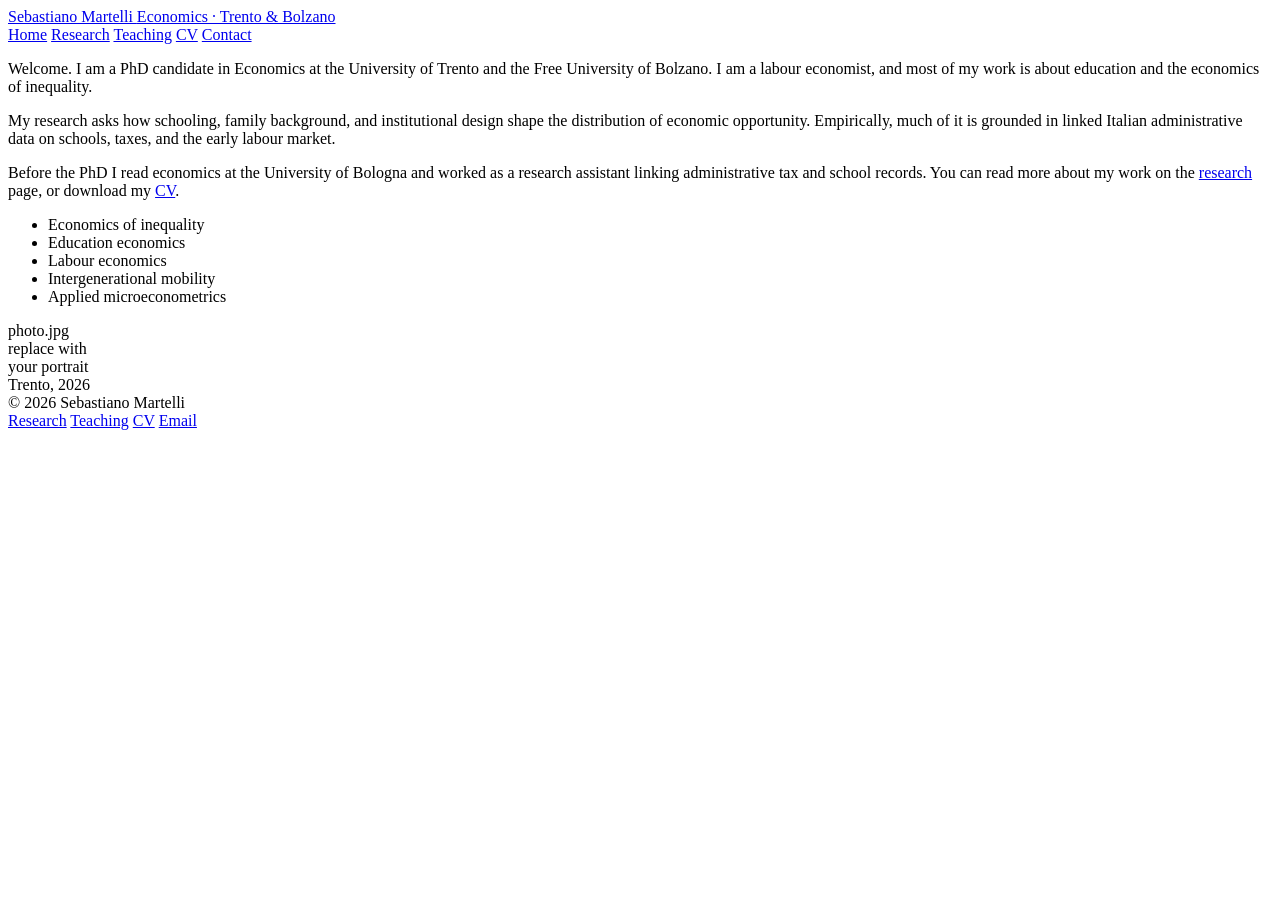
==== index.html @ 7d2101a8 "Add files via upload" ====
<!doctype html>
<html lang="en">
<head>
  <meta charset="utf-8" />
  <meta name="viewport" content="width=device-width, initial-scale=1.0" />
  <title>Sebastiano Martelli — Home</title>
  <meta name="description" content="Sebastiano Martelli — PhD candidate in Economics at the University of Trento and the Free University of Bolzano. Education and labour economics; economics of inequality." />
  <link rel="preconnect" href="https://fonts.googleapis.com">
  <link rel="preconnect" href="https://fonts.gstatic.com" crossorigin>
  <link href="https://fonts.googleapis.com/css2?family=EB+Garamond:ital,wght@0,400;0,500;0,600;1,400;1,500&family=JetBrains+Mono:wght@400;500&display=swap" rel="stylesheet">
  <link rel="stylesheet" href="style.css" />
</head>
<body>
  <header class="site-head">
    <div class="wrap">
      <a class="brand" href="index.html">
        Sebastiano Martelli
        <span class="brand-sub">Economics · Trento &amp; Bolzano</span>
      </a>
      <nav class="nav">
        <a href="index.html" class="active">Home</a>
        <a href="research.html">Research</a>
        <a href="teaching.html">Teaching</a>
        <a href="cv.html">CV</a>
        <a href="contact.html">Contact</a>
      </nav>
    </div>
  </header>

  <main>
    <div class="wrap">
      <section class="hero">
        <div class="lead">
          <p><span class="hi">Welcome.</span> I am a PhD candidate in Economics at the University of Trento and the Free University of Bolzano. I am a labour economist, and most of my work is about education and the economics of inequality.</p>
          <p>My research asks how schooling, family background, and institutional design shape the distribution of economic opportunity. Empirically, much of it is grounded in linked Italian administrative data on schools, taxes, and the early labour market.</p>
          <p>Before the PhD I read economics at the University of Bologna and worked as a research assistant linking administrative tax and school records. You can read more about my work on the <a href="research.html">research</a> page, or download my <a href="cv.html">CV</a>.</p>

          <ul class="interests">
            <li>Economics of inequality</li>
            <li>Education economics</li>
            <li>Labour economics</li>
            <li>Intergenerational mobility</li>
            <li>Applied microeconometrics</li>
          </ul>
        </div>

        <figure class="hero-photo" style="margin:0;">
          <!-- Replace this <div> with:  <img class="photo" src="photo.jpg" alt="Sebastiano Martelli"> -->
          <div class="photo-ph">photo.jpg<br>replace with<br>your portrait</div>
          <figcaption>Trento, 2026</figcaption>
        </figure>
      </section>
    </div>
  </main>

  <footer class="site-foot">
    <div class="wrap">
      <span>© 2026 Sebastiano Martelli</span>
      <nav class="foot-nav">
        <a href="research.html">Research</a>
        <a href="teaching.html">Teaching</a>
        <a href="cv.html">CV</a>
        <a href="mailto:sebastiano.martelli@unitn.it">Email</a>
      </nav>
    </div>
  </footer>
</body>
</html>
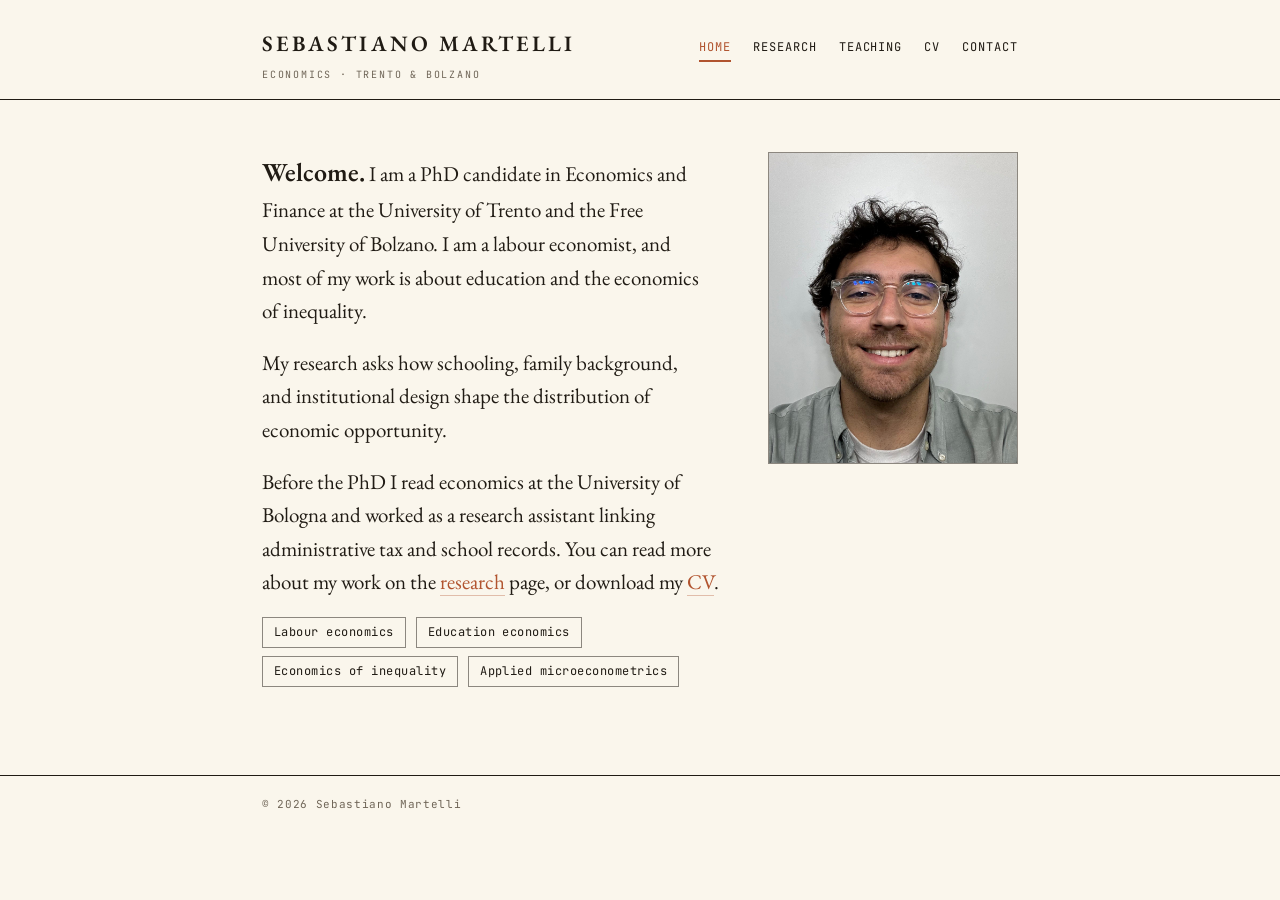
==== commit bb17c72a: "crafting pwebsite" ====
--- a/index.html
+++ b/index.html
@@ -31,23 +31,21 @@
     <div class="wrap">
       <section class="hero">
         <div class="lead">
-          <p><span class="hi">Welcome.</span> I am a PhD candidate in Economics at the University of Trento and the Free University of Bolzano. I am a labour economist, and most of my work is about education and the economics of inequality.</p>
-          <p>My research asks how schooling, family background, and institutional design shape the distribution of economic opportunity. Empirically, much of it is grounded in linked Italian administrative data on schools, taxes, and the early labour market.</p>
+          <p><span class="hi">Welcome.</span> I am a PhD candidate in Economics and Finance at the University of Trento and the Free University of Bolzano. I am a labour economist, and most of my work is about education and the economics of inequality.</p>
+          <p>My research asks how schooling, family background, and institutional design shape the distribution of economic opportunity.</p>
           <p>Before the PhD I read economics at the University of Bologna and worked as a research assistant linking administrative tax and school records. You can read more about my work on the <a href="research.html">research</a> page, or download my <a href="cv.html">CV</a>.</p>
 
           <ul class="interests">
+            <li>Labour economics</li>
+            <li>Education economics</li>
             <li>Economics of inequality</li>
-            <li>Education economics</li>
-            <li>Labour economics</li>
-            <li>Intergenerational mobility</li>
             <li>Applied microeconometrics</li>
           </ul>
         </div>
 
         <figure class="hero-photo" style="margin:0;">
-          <!-- Replace this <div> with:  <img class="photo" src="photo.jpg" alt="Sebastiano Martelli"> -->
-          <div class="photo-ph">photo.jpg<br>replace with<br>your portrait</div>
-          <figcaption>Trento, 2026</figcaption>
+          <img class="photo" src="img/seba2.jpeg" alt="Sebastiano Martelli">
+          <figcaption></figcaption>
         </figure>
       </section>
     </div>
@@ -56,12 +54,6 @@
   <footer class="site-foot">
     <div class="wrap">
       <span>© 2026 Sebastiano Martelli</span>
-      <nav class="foot-nav">
-        <a href="research.html">Research</a>
-        <a href="teaching.html">Teaching</a>
-        <a href="cv.html">CV</a>
-        <a href="mailto:sebastiano.martelli@unitn.it">Email</a>
-      </nav>
     </div>
   </footer>
 </body>
--- a/style.css
+++ b/style.css
@@ -0,0 +1,387 @@
+/* ============================================================
+   Sebastiano Martelli — personal site
+   Shared stylesheet. Warm, clean, classic-academic.
+   Palette:  paper #faf6ec · ink #201b14 · terracotta #b1542f
+             muted #6f6557 · rule rgba(32,27,20,.14)
+   Type:     EB Garamond (body) · JetBrains Mono (labels)
+   ============================================================ */
+
+:root {
+  --paper:   #faf6ec;
+  --ink:     #201b14;
+  --accent:  #b1542f;
+  --accent-2:#8f4324;
+  --muted:   #6f6557;
+  --rule:    rgba(32, 27, 20, 0.14);
+  --rule-strong: rgba(32, 27, 20, 0.5);
+  --maxw: 820px;
+}
+
+* { box-sizing: border-box; }
+
+html { -webkit-text-size-adjust: 100%; }
+
+body {
+  margin: 0;
+  background: var(--paper);
+  color: var(--ink);
+  font-family: "EB Garamond", Georgia, "Times New Roman", serif;
+  font-size: 19px;
+  line-height: 1.62;
+  text-rendering: optimizeLegibility;
+  -webkit-font-smoothing: antialiased;
+}
+
+::selection { background: rgba(177, 84, 47, 0.18); }
+
+a {
+  color: var(--accent);
+  text-decoration: none;
+  border-bottom: 1px solid rgba(177, 84, 47, 0.35);
+  transition: color .12s, border-color .12s, background .12s;
+}
+a:hover {
+  color: var(--accent-2);
+  border-bottom-color: var(--accent-2);
+}
+
+/* ---- Layout shell ---------------------------------------- */
+
+.wrap {
+  max-width: var(--maxw);
+  margin: 0 auto;
+  padding: 0 32px;
+}
+
+/* ---- Masthead / nav -------------------------------------- */
+
+.site-head {
+  border-bottom: 1px solid var(--ink);
+  background: var(--paper);
+}
+.site-head .wrap {
+  display: flex;
+  align-items: baseline;
+  justify-content: space-between;
+  flex-wrap: wrap;
+  gap: 8px 28px;
+  padding-top: 26px;
+  padding-bottom: 16px;
+}
+.brand {
+  font-size: 22px;
+  font-weight: 600;
+  letter-spacing: 0.14em;
+  text-transform: uppercase;
+  color: var(--ink);
+  border: none;
+  white-space: nowrap;
+}
+.brand:hover { color: var(--ink); }
+.brand .brand-sub {
+  display: block;
+  font-family: "JetBrains Mono", ui-monospace, Menlo, monospace;
+  font-size: 10px;
+  letter-spacing: 0.18em;
+  color: var(--muted);
+  margin-top: 5px;
+  font-weight: 400;
+  text-transform: uppercase;
+}
+
+.nav {
+  display: flex;
+  flex-wrap: wrap;
+  gap: 4px 22px;
+  font-family: "JetBrains Mono", ui-monospace, Menlo, monospace;
+  font-size: 12px;
+  letter-spacing: 0.08em;
+  text-transform: uppercase;
+}
+.nav a {
+  color: var(--ink);
+  border: none;
+  padding-bottom: 3px;
+  border-bottom: 2px solid transparent;
+}
+.nav a:hover { color: var(--accent); }
+.nav a.active {
+  color: var(--accent);
+  border-bottom-color: var(--accent);
+}
+
+/* ---- Page body ------------------------------------------- */
+
+main { padding: 52px 0 40px; }
+
+.lead {
+  font-size: 21px;
+  line-height: 1.6;
+}
+.lead .hi {
+  font-size: 26px;
+  font-weight: 600;
+}
+
+p { margin: 0 0 18px; text-wrap: pretty; }
+p:last-child { margin-bottom: 0; }
+
+/* Home hero: text + photo */
+.hero {
+  display: grid;
+  grid-template-columns: 1fr 250px;
+  gap: 48px;
+  align-items: start;
+}
+.hero-photo figcaption {
+  font-family: "JetBrains Mono", ui-monospace, Menlo, monospace;
+  font-size: 10px;
+  letter-spacing: 0.1em;
+  color: var(--muted);
+  margin-top: 10px;
+  text-transform: uppercase;
+}
+
+/* Striped photo placeholder — swap the <div> for <img src="photo.jpg"> */
+.photo-ph {
+  width: 100%;
+  aspect-ratio: 4 / 5;
+  border: 1px solid var(--rule-strong);
+  background-image:
+    repeating-linear-gradient(45deg, #efe4cd 0 6px, #e6d8ba 6px 12px);
+  display: flex;
+  align-items: center;
+  justify-content: center;
+  text-align: center;
+  font-family: "JetBrains Mono", ui-monospace, Menlo, monospace;
+  font-size: 10px;
+  letter-spacing: 0.08em;
+  color: #877a64;
+  padding: 12px;
+}
+img.photo {
+  width: 100%;
+  aspect-ratio: 4 / 5;
+  object-fit: cover;
+  border: 1px solid var(--rule-strong);
+  display: block;
+}
+
+/* ---- Section headers ------------------------------------- */
+
+.section-title {
+  font-family: "JetBrains Mono", ui-monospace, Menlo, monospace;
+  font-size: 13px;
+  letter-spacing: 0.2em;
+  text-transform: uppercase;
+  font-weight: 500;
+  color: var(--accent);
+  margin: 52px 0 6px;
+  padding-bottom: 8px;
+  border-bottom: 1px solid var(--ink);
+}
+.section-title:first-of-type { margin-top: 0; }
+
+.section-note {
+  font-size: 16px;
+  color: var(--muted);
+  font-style: italic;
+  margin: 14px 0 4px;
+}
+
+h2.plain {
+  font-size: 27px;
+  font-weight: 600;
+  margin: 44px 0 10px;
+  letter-spacing: -0.01em;
+}
+
+/* ---- Interests inline list ------------------------------- */
+
+.interests {
+  list-style: none;
+  margin: 14px 0 0;
+  padding: 0;
+  display: flex;
+  flex-wrap: wrap;
+  gap: 8px 10px;
+}
+.interests li {
+  font-family: "JetBrains Mono", ui-monospace, Menlo, monospace;
+  font-size: 12px;
+  letter-spacing: 0.04em;
+  color: var(--ink);
+  border: 1px solid var(--rule-strong);
+  padding: 5px 11px;
+}
+
+/* ---- Publication list ------------------------------------ */
+
+.paper {
+  padding: 20px 0;
+  border-top: 1px solid var(--rule);
+}
+.paper:first-of-type { border-top: none; }
+.paper-title {
+  font-size: 20px;
+  font-weight: 600;
+  line-height: 1.3;
+  margin: 0 0 4px;
+}
+.paper-title a { color: var(--ink); border-bottom-color: rgba(177,84,47,.4); }
+.paper-title a:hover { color: var(--accent); }
+.paper-authors { font-style: italic; color: var(--ink); margin: 0 0 2px; }
+.paper-venue   { color: var(--muted); margin: 0 0 8px; }
+.paper-venue .status {
+  font-family: "JetBrains Mono", ui-monospace, Menlo, monospace;
+  font-size: 11px;
+  letter-spacing: 0.08em;
+  text-transform: uppercase;
+  color: var(--accent);
+  font-style: normal;
+}
+.paper-links {
+  display: flex;
+  flex-wrap: wrap;
+  gap: 6px 14px;
+  font-family: "JetBrains Mono", ui-monospace, Menlo, monospace;
+  font-size: 11.5px;
+  letter-spacing: 0.03em;
+}
+.paper-links a { color: var(--accent); border: none; }
+.paper-links a:hover { text-decoration: underline; }
+
+/* ---- Code & data cards ----------------------------------- */
+
+.repo {
+  padding: 16px 0;
+  border-top: 1px solid var(--rule);
+}
+.repo:first-of-type { border-top: none; }
+.repo-name {
+  font-family: "JetBrains Mono", ui-monospace, Menlo, monospace;
+  font-size: 14px;
+  font-weight: 500;
+  color: var(--ink);
+  margin: 0 0 4px;
+}
+.repo-name .gh { color: var(--accent); }
+.repo p { font-size: 17px; margin: 0 0 6px; }
+.repo a.repo-link {
+  font-family: "JetBrains Mono", ui-monospace, Menlo, monospace;
+  font-size: 12px;
+  color: var(--accent);
+  border: none;
+}
+
+/* ---- Teaching table -------------------------------------- */
+
+.teach {
+  width: 100%;
+  border-collapse: collapse;
+}
+.teach td {
+  padding: 16px 0;
+  border-top: 1px solid var(--rule);
+  vertical-align: top;
+}
+.teach tr:first-child td { border-top: none; }
+.teach .t-term {
+  font-family: "JetBrains Mono", ui-monospace, Menlo, monospace;
+  font-size: 12px;
+  color: var(--muted);
+  width: 96px;
+  white-space: nowrap;
+  padding-top: 20px;
+}
+.teach .t-course { font-style: italic; font-size: 20px; }
+.teach .t-role {
+  font-family: "JetBrains Mono", ui-monospace, Menlo, monospace;
+  font-size: 11px;
+  text-transform: uppercase;
+  letter-spacing: 0.06em;
+  color: var(--accent);
+  font-style: normal;
+  margin-top: 3px;
+}
+.teach .t-where {
+  text-align: right;
+  color: var(--muted);
+  font-size: 16px;
+  width: 210px;
+}
+
+/* ---- Contact --------------------------------------------- */
+
+.contact-grid {
+  display: grid;
+  grid-template-columns: 130px 1fr;
+  gap: 14px 28px;
+  align-items: baseline;
+  margin-top: 8px;
+}
+.contact-grid dt {
+  font-family: "JetBrains Mono", ui-monospace, Menlo, monospace;
+  font-size: 11px;
+  letter-spacing: 0.14em;
+  text-transform: uppercase;
+  color: var(--muted);
+}
+.contact-grid dd { margin: 0; }
+
+/* ---- CV button ------------------------------------------- */
+
+.btn {
+  display: inline-flex;
+  align-items: center;
+  gap: 9px;
+  font-family: "JetBrains Mono", ui-monospace, Menlo, monospace;
+  font-size: 12px;
+  letter-spacing: 0.08em;
+  text-transform: uppercase;
+  color: var(--paper);
+  background: var(--ink);
+  padding: 11px 18px;
+  border: 1px solid var(--ink);
+}
+.btn:hover { background: var(--accent); border-color: var(--accent); color: var(--paper); }
+
+/* ---- Footer ---------------------------------------------- */
+
+.site-foot {
+  border-top: 1px solid var(--ink);
+  margin-top: 48px;
+}
+.site-foot .wrap {
+  display: flex;
+  flex-wrap: wrap;
+  justify-content: space-between;
+  gap: 8px 20px;
+  padding: 20px 32px 34px;
+  font-family: "JetBrains Mono", ui-monospace, Menlo, monospace;
+  font-size: 11px;
+  letter-spacing: 0.06em;
+  color: var(--muted);
+}
+.site-foot a { color: var(--muted); border: none; }
+.site-foot a:hover { color: var(--accent); }
+.foot-nav { display: flex; flex-wrap: wrap; gap: 16px; }
+
+/* ---- Responsive ------------------------------------------ */
+
+@media (max-width: 680px) {
+  body { font-size: 18px; }
+  .wrap { padding: 0 22px; }
+  .hero {
+    grid-template-columns: 1fr;
+    gap: 28px;
+  }
+  .hero-photo {
+    max-width: 220px;
+  }
+  .site-head .wrap { padding-top: 20px; }
+  main { padding: 36px 0 32px; }
+  .teach .t-where { display: none; }
+  .contact-grid { grid-template-columns: 1fr; gap: 4px 0; }
+  .contact-grid dt { margin-top: 12px; }
+}
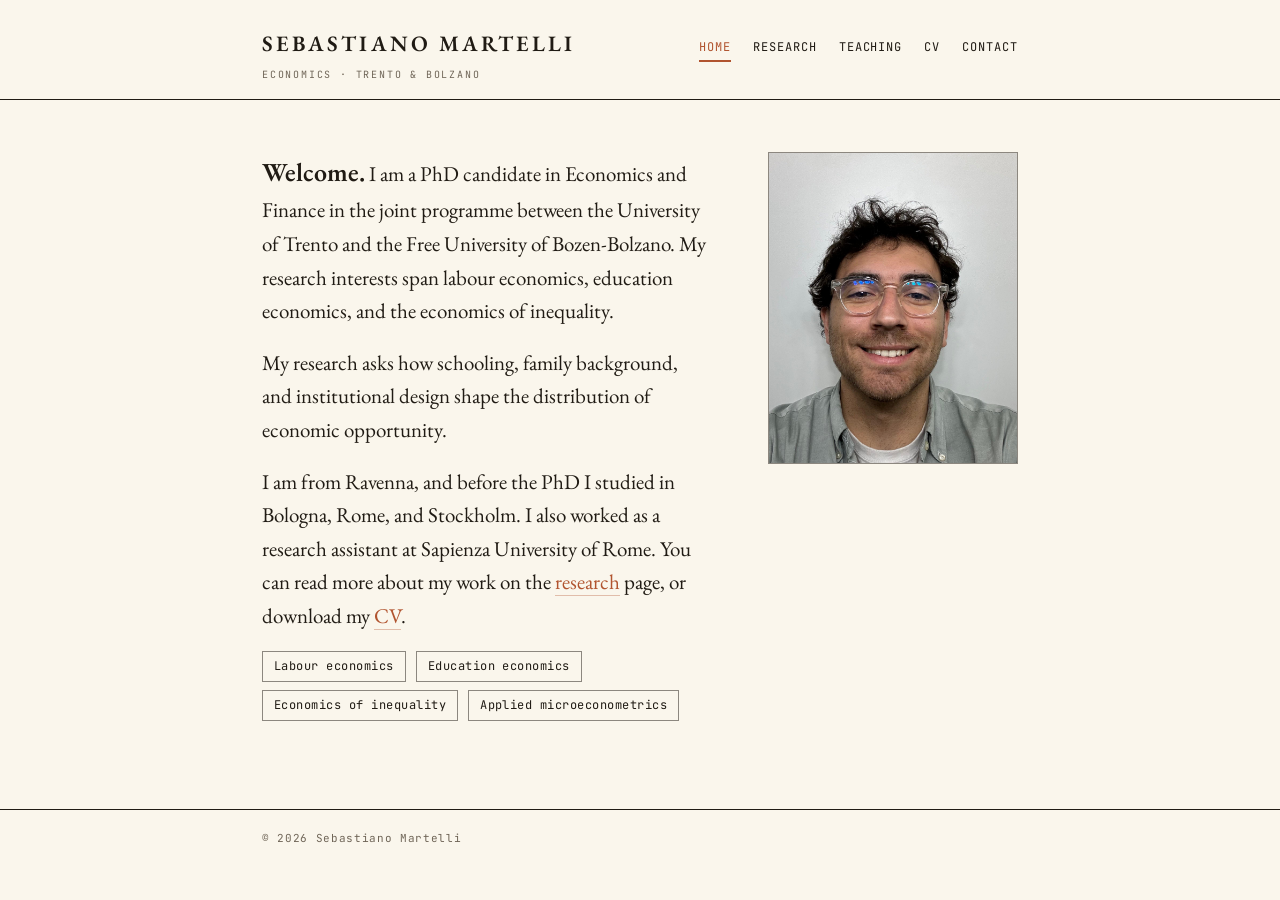
==== commit 1fc0a5ae: "decent level, need to check the photo" ====
--- a/index.html
+++ b/index.html
@@ -31,9 +31,11 @@
     <div class="wrap">
       <section class="hero">
         <div class="lead">
-          <p><span class="hi">Welcome.</span> I am a PhD candidate in Economics and Finance at the University of Trento and the Free University of Bolzano. I am a labour economist, and most of my work is about education and the economics of inequality.</p>
+          <p><span class="hi">Welcome.</span> I am a PhD candidate in Economics and Finance in the joint programme between the University of Trento and the Free University of Bozen-Bolzano. My research interests span labour economics, education economics, and the economics of inequality.</p>
+          
           <p>My research asks how schooling, family background, and institutional design shape the distribution of economic opportunity.</p>
-          <p>Before the PhD I read economics at the University of Bologna and worked as a research assistant linking administrative tax and school records. You can read more about my work on the <a href="research.html">research</a> page, or download my <a href="cv.html">CV</a>.</p>
+          
+          <p>I am from Ravenna, and before the PhD I studied in Bologna, Rome, and Stockholm. I also worked as a research assistant at Sapienza University of Rome. You can read more about my work on the <a href="research.html">research</a> page, or download my <a href="cv.html">CV</a>.</p>
 
           <ul class="interests">
             <li>Labour economics</li>
--- a/style.css
+++ b/style.css
@@ -303,6 +303,14 @@
   color: var(--accent);
   font-style: normal;
   margin-top: 3px;
+}
+.teach .ese-links {
+  font-family: "JetBrains Mono", ui-monospace, Menlo, monospace;
+  font-size: 13px;
+  margin-top: 8px;
+  display: flex;
+  flex-wrap: wrap;
+  gap: 4px 16px;
 }
 .teach .t-where {
   text-align: right;
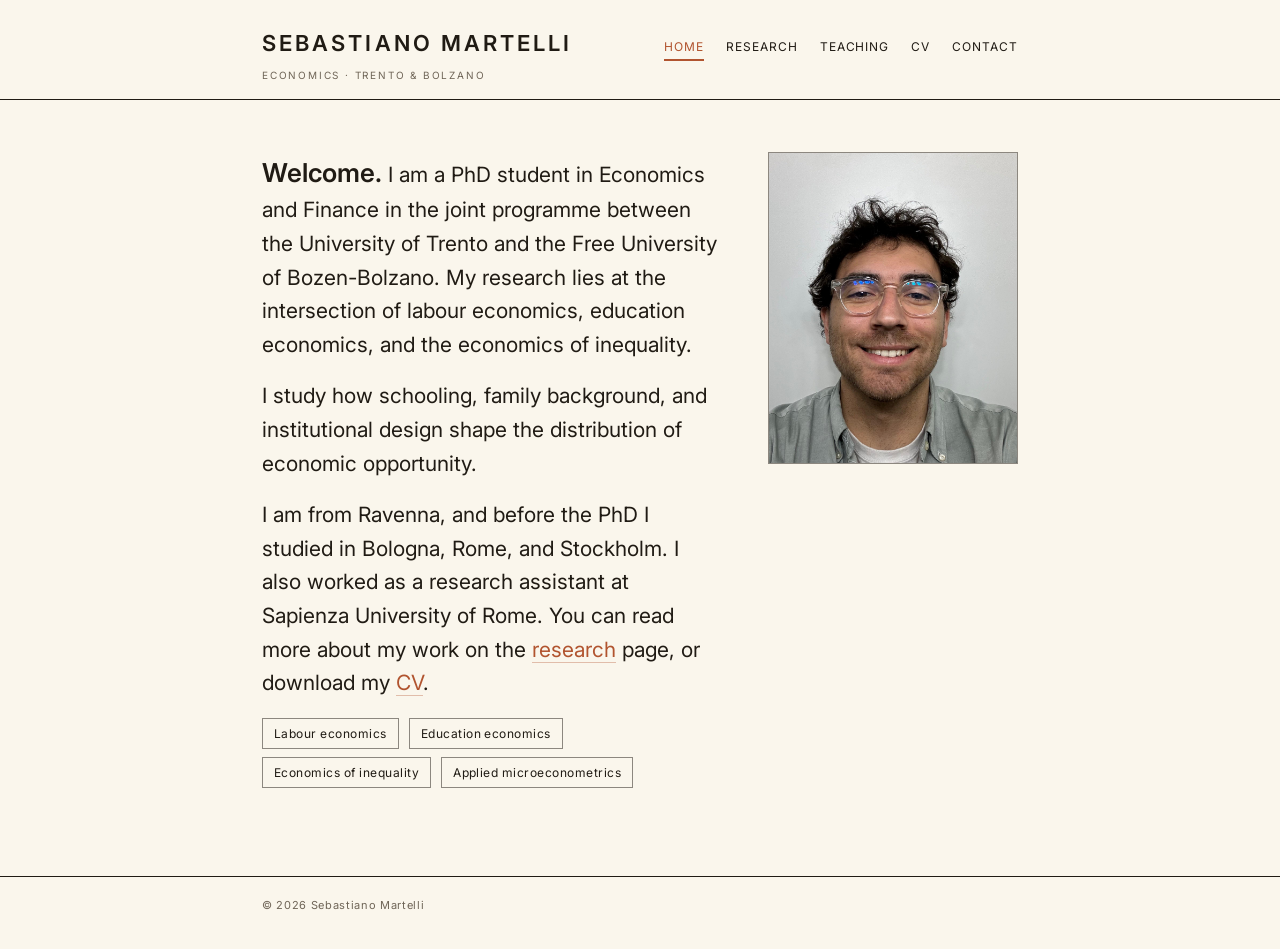
==== commit bf512872: "prob final" ====
--- a/index.html
+++ b/index.html
@@ -7,7 +7,7 @@
   <meta name="description" content="Sebastiano Martelli — PhD candidate in Economics at the University of Trento and the Free University of Bolzano. Education and labour economics; economics of inequality." />
   <link rel="preconnect" href="https://fonts.googleapis.com">
   <link rel="preconnect" href="https://fonts.gstatic.com" crossorigin>
-  <link href="https://fonts.googleapis.com/css2?family=EB+Garamond:ital,wght@0,400;0,500;0,600;1,400;1,500&family=JetBrains+Mono:wght@400;500&display=swap" rel="stylesheet">
+  <link href="https://fonts.googleapis.com/css2?family=Inter:ital,wght@0,400;0,500;0,600;1,400;1,500&display=swap" rel="stylesheet">
   <link rel="stylesheet" href="style.css" />
 </head>
 <body>
@@ -31,9 +31,9 @@
     <div class="wrap">
       <section class="hero">
         <div class="lead">
-          <p><span class="hi">Welcome.</span> I am a PhD candidate in Economics and Finance in the joint programme between the University of Trento and the Free University of Bozen-Bolzano. My research interests span labour economics, education economics, and the economics of inequality.</p>
+          <p><span class="hi">Welcome.</span> I am a PhD student in Economics and Finance in the joint programme between the University of Trento and the Free University of Bozen-Bolzano. My research lies at the intersection of labour economics, education economics, and the economics of inequality.</p>
           
-          <p>My research asks how schooling, family background, and institutional design shape the distribution of economic opportunity.</p>
+          <p>I study how schooling, family background, and institutional design shape the distribution of economic opportunity.</p>
           
           <p>I am from Ravenna, and before the PhD I studied in Bologna, Rome, and Stockholm. I also worked as a research assistant at Sapienza University of Rome. You can read more about my work on the <a href="research.html">research</a> page, or download my <a href="cv.html">CV</a>.</p>
 
--- a/style.css
+++ b/style.css
@@ -3,7 +3,7 @@
    Shared stylesheet. Warm, clean, classic-academic.
    Palette:  paper #faf6ec · ink #201b14 · terracotta #b1542f
              muted #6f6557 · rule rgba(32,27,20,.14)
-   Type:     EB Garamond (body) · JetBrains Mono (labels)
+   Type:     Inter (body and labels)
    ============================================================ */
 
 :root {
@@ -15,6 +15,8 @@
   --rule:    rgba(32, 27, 20, 0.14);
   --rule-strong: rgba(32, 27, 20, 0.5);
   --maxw: 820px;
+  --font-body:  "Inter", system-ui, -apple-system, "Segoe UI", sans-serif;
+  --font-label: "Inter", system-ui, -apple-system, "Segoe UI", sans-serif;
 }
 
 * { box-sizing: border-box; }
@@ -25,8 +27,8 @@
   margin: 0;
   background: var(--paper);
   color: var(--ink);
-  font-family: "EB Garamond", Georgia, "Times New Roman", serif;
-  font-size: 19px;
+  font-family: var(--font-body);
+  font-size: 17px;
   line-height: 1.62;
   text-rendering: optimizeLegibility;
   -webkit-font-smoothing: antialiased;
@@ -80,7 +82,7 @@
 .brand:hover { color: var(--ink); }
 .brand .brand-sub {
   display: block;
-  font-family: "JetBrains Mono", ui-monospace, Menlo, monospace;
+  font-family: var(--font-label);
   font-size: 10px;
   letter-spacing: 0.18em;
   color: var(--muted);
@@ -93,7 +95,7 @@
   display: flex;
   flex-wrap: wrap;
   gap: 4px 22px;
-  font-family: "JetBrains Mono", ui-monospace, Menlo, monospace;
+  font-family: var(--font-label);
   font-size: 12px;
   letter-spacing: 0.08em;
   text-transform: uppercase;
@@ -134,7 +136,7 @@
   align-items: start;
 }
 .hero-photo figcaption {
-  font-family: "JetBrains Mono", ui-monospace, Menlo, monospace;
+  font-family: var(--font-label);
   font-size: 10px;
   letter-spacing: 0.1em;
   color: var(--muted);
@@ -153,7 +155,7 @@
   align-items: center;
   justify-content: center;
   text-align: center;
-  font-family: "JetBrains Mono", ui-monospace, Menlo, monospace;
+  font-family: var(--font-label);
   font-size: 10px;
   letter-spacing: 0.08em;
   color: #877a64;
@@ -170,7 +172,7 @@
 /* ---- Section headers ------------------------------------- */
 
 .section-title {
-  font-family: "JetBrains Mono", ui-monospace, Menlo, monospace;
+  font-family: var(--font-label);
   font-size: 13px;
   letter-spacing: 0.2em;
   text-transform: uppercase;
@@ -207,7 +209,7 @@
   gap: 8px 10px;
 }
 .interests li {
-  font-family: "JetBrains Mono", ui-monospace, Menlo, monospace;
+  font-family: var(--font-label);
   font-size: 12px;
   letter-spacing: 0.04em;
   color: var(--ink);
@@ -228,12 +230,12 @@
   line-height: 1.3;
   margin: 0 0 4px;
 }
-.paper-title a { color: var(--ink); border-bottom-color: rgba(177,84,47,.4); }
+.paper-title a { color: var(--ink); border-bottom-color: rgba(177, 84, 47, .4); }
 .paper-title a:hover { color: var(--accent); }
 .paper-authors { font-style: italic; color: var(--ink); margin: 0 0 2px; }
 .paper-venue   { color: var(--muted); margin: 0 0 8px; }
 .paper-venue .status {
-  font-family: "JetBrains Mono", ui-monospace, Menlo, monospace;
+  font-family: var(--font-label);
   font-size: 11px;
   letter-spacing: 0.08em;
   text-transform: uppercase;
@@ -244,7 +246,7 @@
   display: flex;
   flex-wrap: wrap;
   gap: 6px 14px;
-  font-family: "JetBrains Mono", ui-monospace, Menlo, monospace;
+  font-family: var(--font-label);
   font-size: 11.5px;
   letter-spacing: 0.03em;
 }
@@ -259,7 +261,7 @@
 }
 .repo:first-of-type { border-top: none; }
 .repo-name {
-  font-family: "JetBrains Mono", ui-monospace, Menlo, monospace;
+  font-family: var(--font-label);
   font-size: 14px;
   font-weight: 500;
   color: var(--ink);
@@ -268,7 +270,7 @@
 .repo-name .gh { color: var(--accent); }
 .repo p { font-size: 17px; margin: 0 0 6px; }
 .repo a.repo-link {
-  font-family: "JetBrains Mono", ui-monospace, Menlo, monospace;
+  font-family: var(--font-label);
   font-size: 12px;
   color: var(--accent);
   border: none;
@@ -287,7 +289,7 @@
 }
 .teach tr:first-child td { border-top: none; }
 .teach .t-term {
-  font-family: "JetBrains Mono", ui-monospace, Menlo, monospace;
+  font-family: var(--font-label);
   font-size: 12px;
   color: var(--muted);
   width: 96px;
@@ -296,7 +298,7 @@
 }
 .teach .t-course { font-style: italic; font-size: 20px; }
 .teach .t-role {
-  font-family: "JetBrains Mono", ui-monospace, Menlo, monospace;
+  font-family: var(--font-label);
   font-size: 11px;
   text-transform: uppercase;
   letter-spacing: 0.06em;
@@ -305,7 +307,7 @@
   margin-top: 3px;
 }
 .teach .ese-links {
-  font-family: "JetBrains Mono", ui-monospace, Menlo, monospace;
+  font-family: var(--font-label);
   font-size: 13px;
   margin-top: 8px;
   display: flex;
@@ -329,7 +331,7 @@
   margin-top: 8px;
 }
 .contact-grid dt {
-  font-family: "JetBrains Mono", ui-monospace, Menlo, monospace;
+  font-family: var(--font-label);
   font-size: 11px;
   letter-spacing: 0.14em;
   text-transform: uppercase;
@@ -343,7 +345,7 @@
   display: inline-flex;
   align-items: center;
   gap: 9px;
-  font-family: "JetBrains Mono", ui-monospace, Menlo, monospace;
+  font-family: var(--font-label);
   font-size: 12px;
   letter-spacing: 0.08em;
   text-transform: uppercase;
@@ -366,7 +368,7 @@
   justify-content: space-between;
   gap: 8px 20px;
   padding: 20px 32px 34px;
-  font-family: "JetBrains Mono", ui-monospace, Menlo, monospace;
+  font-family: var(--font-label);
   font-size: 11px;
   letter-spacing: 0.06em;
   color: var(--muted);
